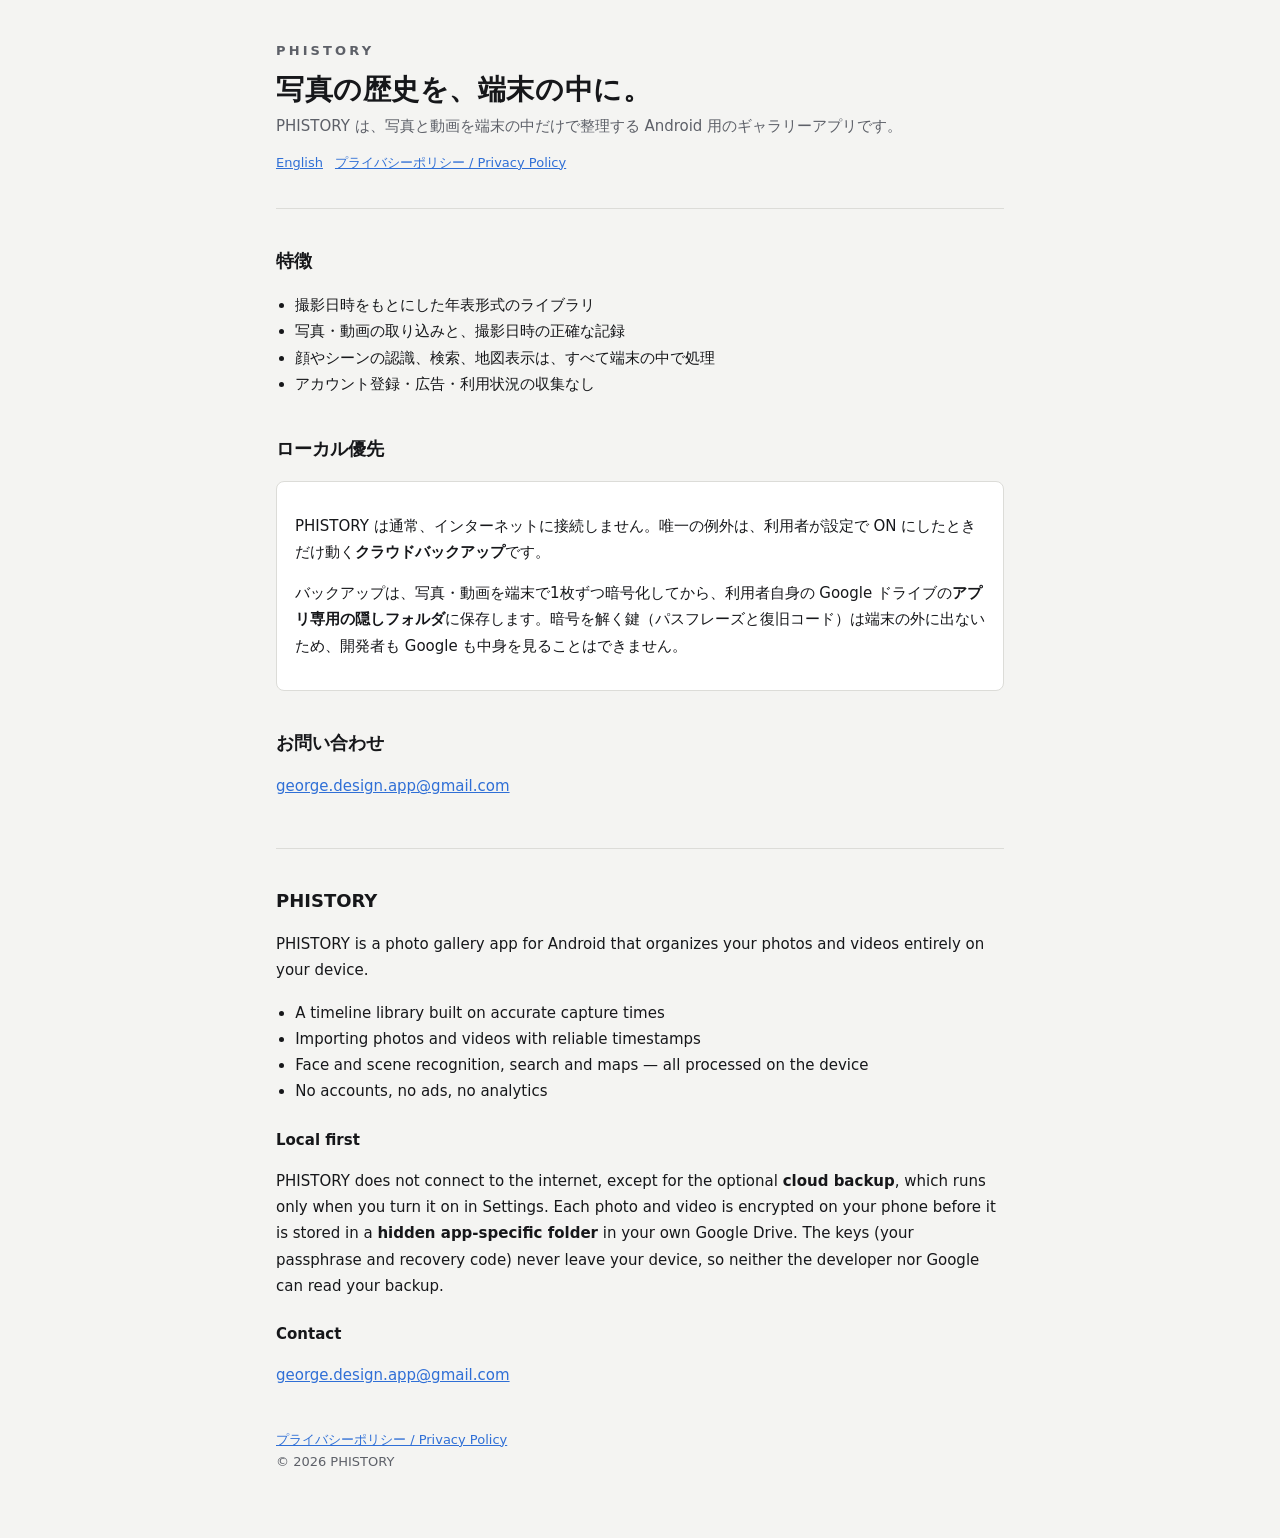
==== index.html @ f89efc5a "Add files via upload" ====
<!doctype html>
<html lang="ja">
<head>
<meta charset="utf-8">
<meta name="viewport" content="width=device-width, initial-scale=1">
<title>PHISTORY</title>
<meta name="description" content="PHISTORY — 端末の中で完結する Android 用の写真ギャラリー">
<link rel="stylesheet" href="style.css">
</head>
<body>
<main>
  <header>
    <div class="brand">PHISTORY</div>
    <h1>写真の歴史を、端末の中に。</h1>
    <p class="lead">PHISTORY は、写真と動画を端末の中だけで整理する Android 用のギャラリーアプリです。</p>
    <p class="lang"><a href="#en">English</a><a href="privacy.html">プライバシーポリシー / Privacy Policy</a></p>
  </header>

  <h2>特徴</h2>
  <ul>
    <li>撮影日時をもとにした年表形式のライブラリ</li>
    <li>写真・動画の取り込みと、撮影日時の正確な記録</li>
    <li>顔やシーンの認識、検索、地図表示は、すべて端末の中で処理</li>
    <li>アカウント登録・広告・利用状況の収集なし</li>
  </ul>

  <h2>ローカル優先</h2>
  <div class="card">
    <p>PHISTORY は通常、インターネットに接続しません。唯一の例外は、利用者が設定で ON にしたときだけ動く<strong>クラウドバックアップ</strong>です。</p>
    <p>バックアップは、写真・動画を端末で1枚ずつ暗号化してから、利用者自身の Google ドライブの<strong>アプリ専用の隠しフォルダ</strong>に保存します。暗号を解く鍵（パスフレーズと復旧コード）は端末の外に出ないため、開発者も Google も中身を見ることはできません。</p>
  </div>

  <h2>お問い合わせ</h2>
  <p><a href="mailto:george.design.app@gmail.com">george.design.app@gmail.com</a></p>

  <hr id="en">

  <h2>PHISTORY</h2>
  <p>PHISTORY is a photo gallery app for Android that organizes your photos and videos entirely on your device.</p>
  <ul>
    <li>A timeline library built on accurate capture times</li>
    <li>Importing photos and videos with reliable timestamps</li>
    <li>Face and scene recognition, search and maps — all processed on the device</li>
    <li>No accounts, no ads, no analytics</li>
  </ul>
  <h3>Local first</h3>
  <p>PHISTORY does not connect to the internet, except for the optional <strong>cloud backup</strong>, which runs only when you turn it on in Settings. Each photo and video is encrypted on your phone before it is stored in a <strong>hidden app-specific folder</strong> in your own Google Drive. The keys (your passphrase and recovery code) never leave your device, so neither the developer nor Google can read your backup.</p>
  <h3>Contact</h3>
  <p><a href="mailto:george.design.app@gmail.com">george.design.app@gmail.com</a></p>

  <footer>
    <a href="privacy.html">プライバシーポリシー / Privacy Policy</a><br>
    © 2026 PHISTORY
  </footer>
</main>
</body>
</html>
---- style.css ----
:root {
  --bg: #f4f4f2;
  --surface: #ffffff;
  --line: #dcdcd8;
  --text: #16171a;
  --muted: #5d6068;
  --accent: #2f6fd6;
}
@media (prefers-color-scheme: dark) {
  :root {
    --bg: #0e0f11;
    --surface: #17181b;
    --line: #2a2c31;
    --text: #ececec;
    --muted: #9a9ea8;
    --accent: #7aa7ff;
  }
}
* { box-sizing: border-box; }
html { -webkit-text-size-adjust: 100%; }
body {
  margin: 0;
  background: var(--bg);
  color: var(--text);
  font-family: system-ui, -apple-system, "Segoe UI", "Hiragino Sans", "Noto Sans JP", sans-serif;
  line-height: 1.75;
}
main { max-width: 760px; margin: 0 auto; padding: 40px 16px 64px; }
header { border-bottom: 1px solid var(--line); padding-bottom: 20px; margin-bottom: 28px; }
.brand { font-size: 13px; letter-spacing: 0.24em; font-weight: 700; color: var(--muted); }
h1 { font-size: 28px; line-height: 1.35; margin: 8px 0 4px; letter-spacing: 0.02em; }
h2 { font-size: 18px; margin: 36px 0 8px; }
h3 { font-size: 15px; margin: 22px 0 4px; }
p, li { font-size: 15px; }
ul { padding-left: 1.2em; }
a { color: var(--accent); }
.lead { color: var(--muted); margin: 0; }
.card {
  background: var(--surface);
  border: 1px solid var(--line);
  border-radius: 8px;
  padding: 16px 18px;
  margin: 16px 0;
}
.lang { font-size: 13px; color: var(--muted); }
.lang a { margin-right: 12px; }
hr { border: 0; border-top: 1px solid var(--line); margin: 48px 0 8px; }
footer { color: var(--muted); font-size: 13px; margin-top: 40px; }
code { font-size: 13px; background: var(--surface); border: 1px solid var(--line); border-radius: 4px; padding: 1px 5px; word-break: break-all; }
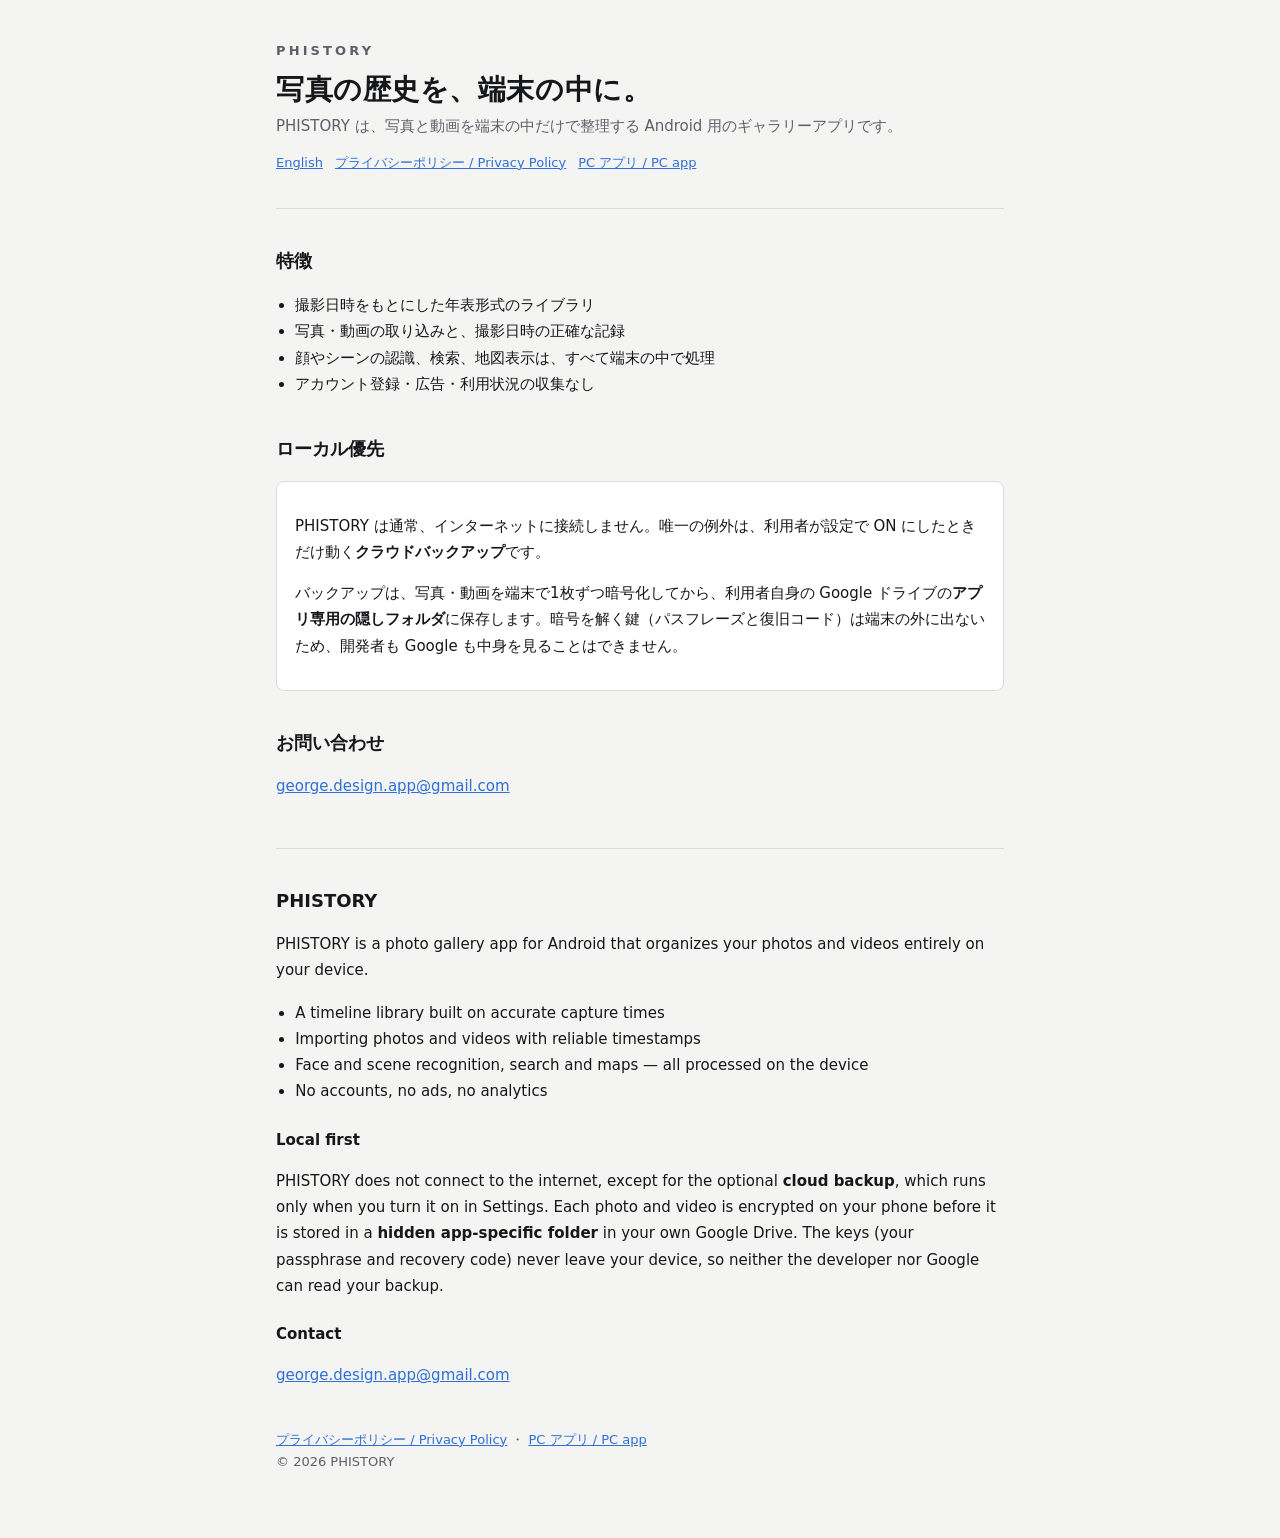
==== commit f16da41e: "PHISTORY Book PC v1.3.0 の配布ページ、プライバシーポリシー更新、トップに PC アプリへのリンク" ====
--- a/index.html
+++ b/index.html
@@ -13,7 +13,7 @@
     <div class="brand">PHISTORY</div>
     <h1>写真の歴史を、端末の中に。</h1>
     <p class="lead">PHISTORY は、写真と動画を端末の中だけで整理する Android 用のギャラリーアプリです。</p>
-    <p class="lang"><a href="#en">English</a><a href="privacy.html">プライバシーポリシー / Privacy Policy</a></p>
+    <p class="lang"><a href="#en">English</a><a href="privacy.html">プライバシーポリシー / Privacy Policy</a><a href="pc.html">PC アプリ / PC app</a></p>
   </header>
 
   <h2>特徴</h2>
@@ -49,7 +49,7 @@
   <p><a href="mailto:george.design.app@gmail.com">george.design.app@gmail.com</a></p>
 
   <footer>
-    <a href="privacy.html">プライバシーポリシー / Privacy Policy</a><br>
+    <a href="privacy.html">プライバシーポリシー / Privacy Policy</a> ・ <a href="pc.html">PC アプリ / PC app</a><br>
     © 2026 PHISTORY
   </footer>
 </main>
